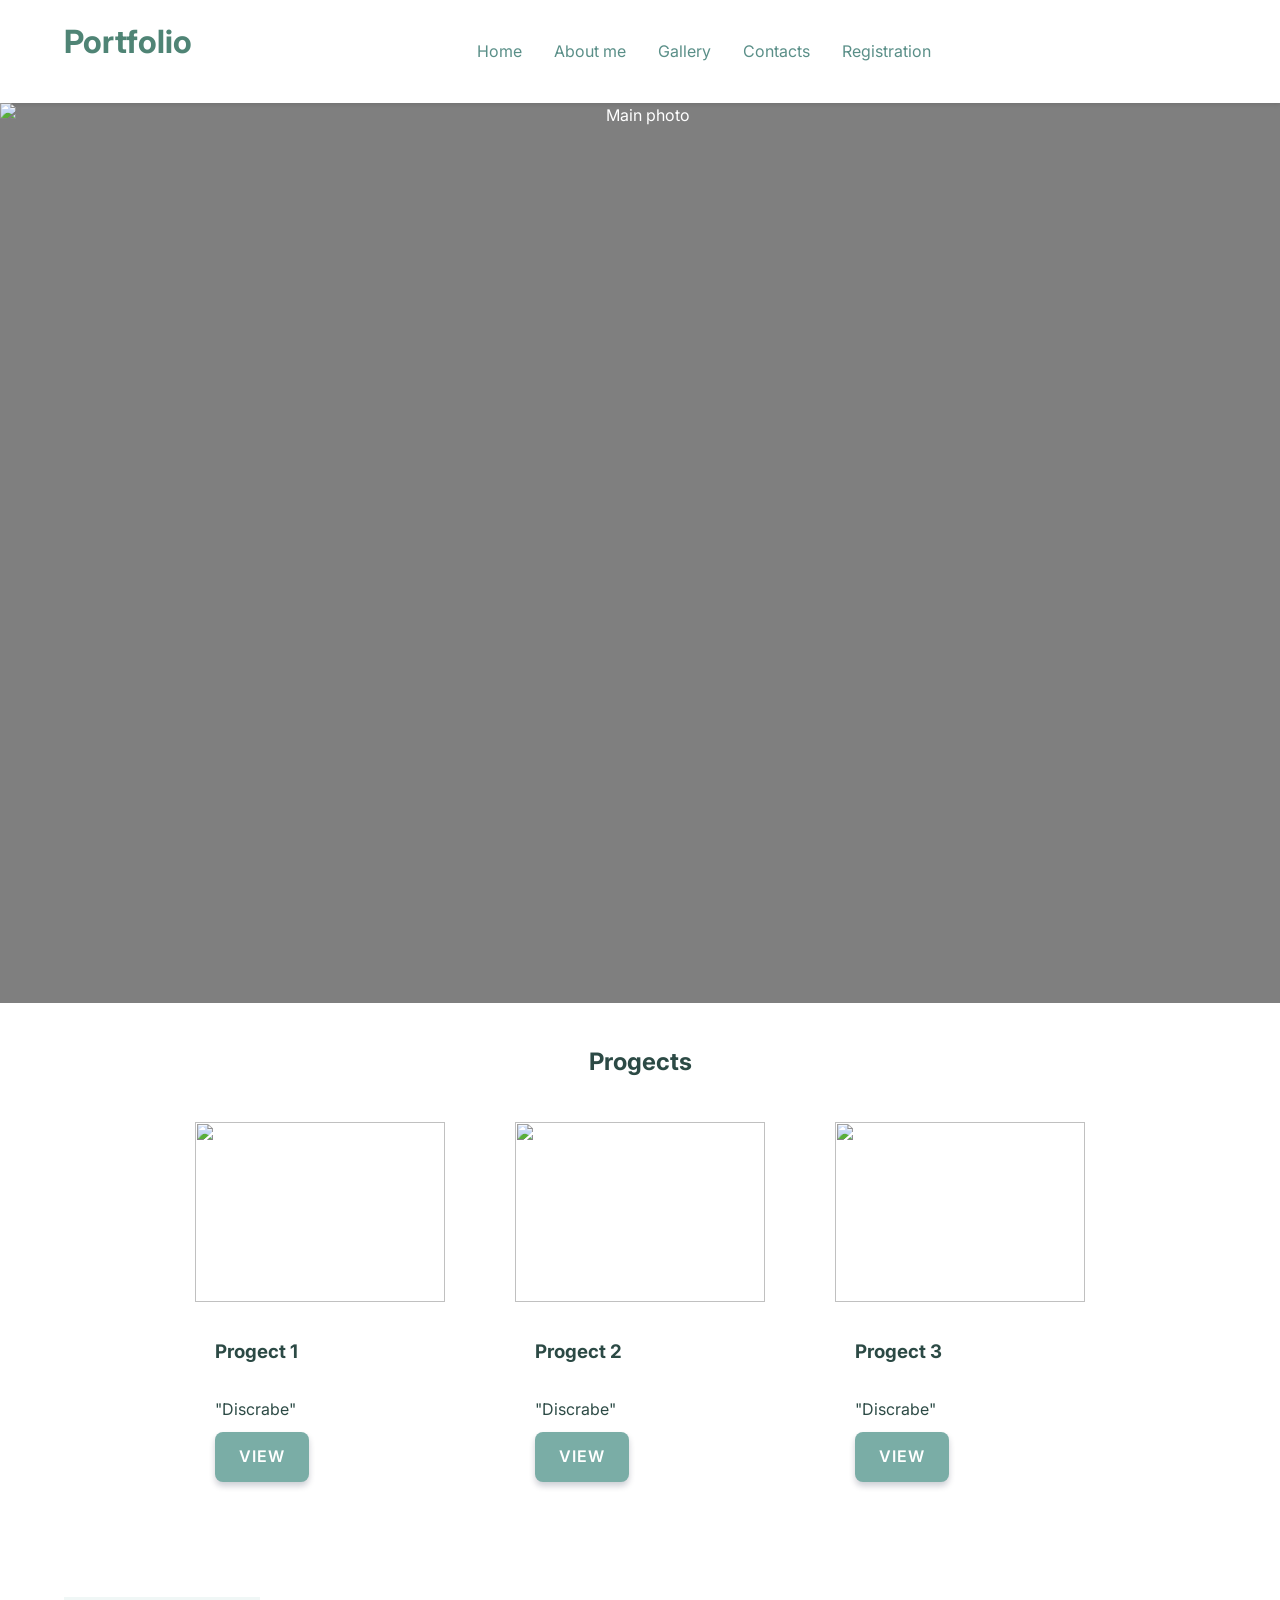
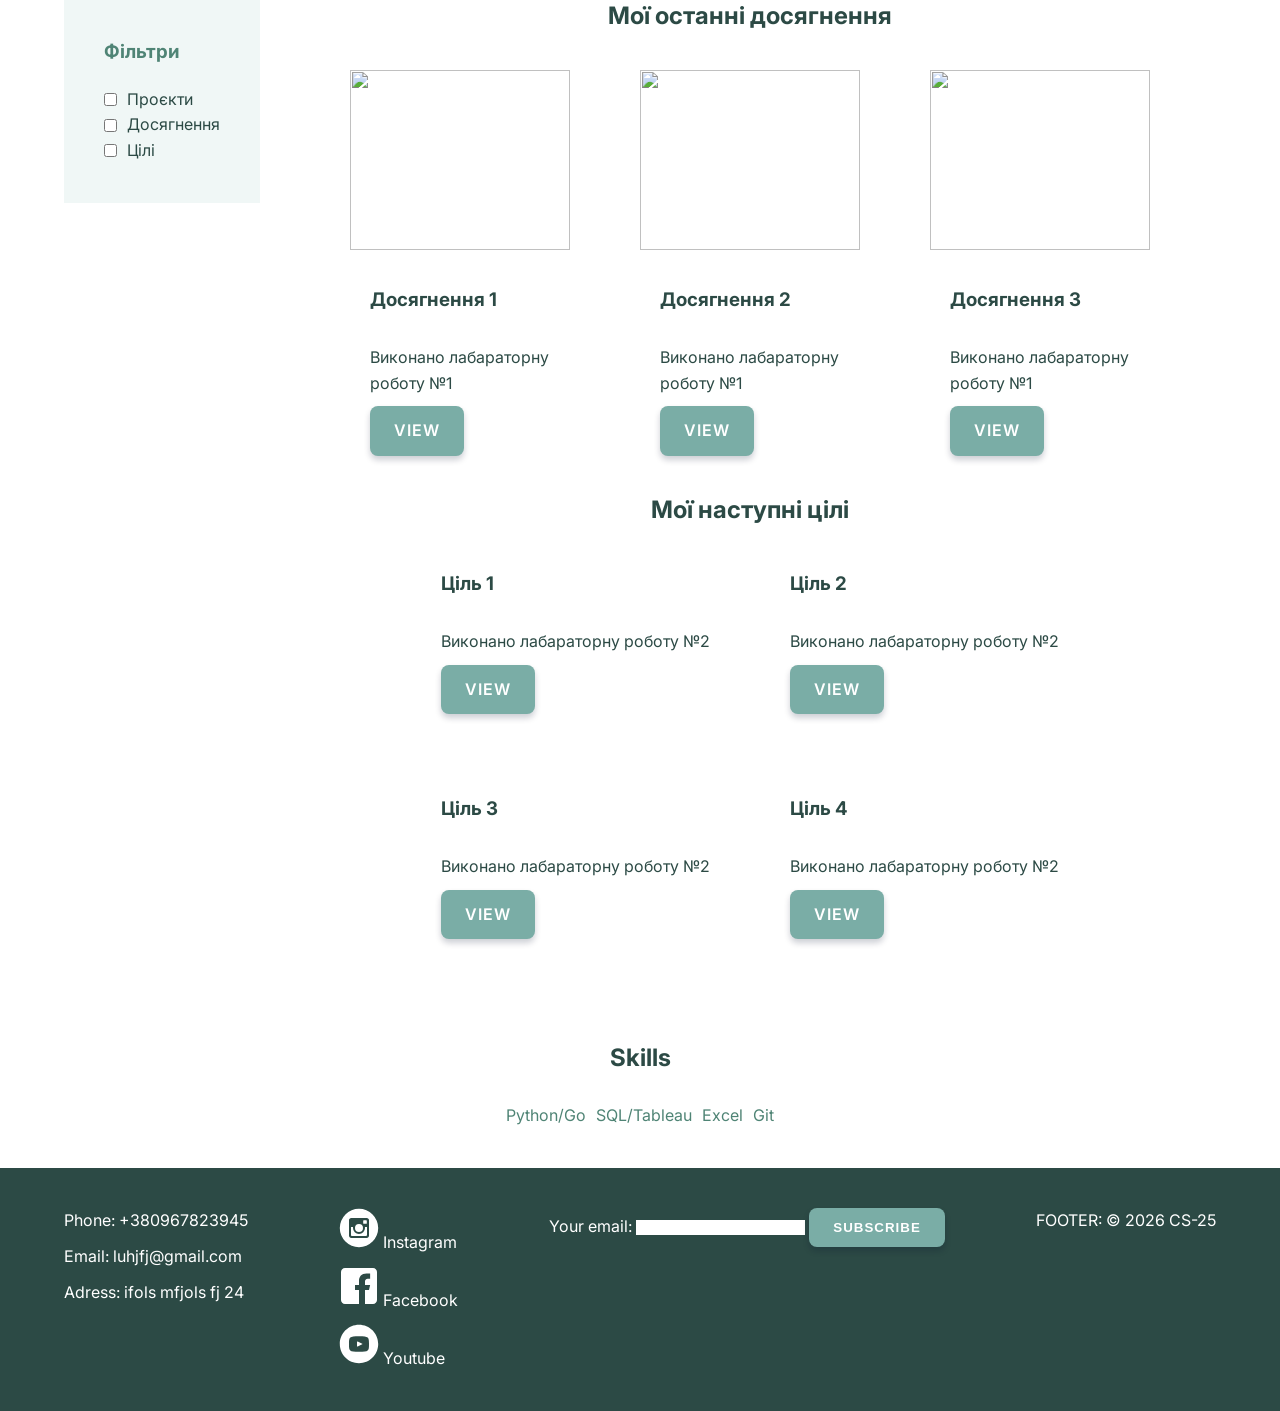
==== index.html @ 35866163 "Update a few things" ====
<!DOCTYPE html>
<html lang="en">
<head>
    <meta charset="UTF-8">
    <meta name="viewport" content="width=device-width, initial-scale=1.0">
    <title>Portfolio</title>
    <link rel="stylesheet" href="assets/css/style.css">
    <link rel="stylesheet" href="assets/css/normalize.css">
    <link rel="preconnect" href="https://fonts.googleapis.com">
    <link href="https://fonts.googleapis.com/css2?family=Inter:wght@400;600&display=swap" rel="stylesheet">
</head>  
<body>
    
    <header class="header">
        <button class="menu-toggle" aria-label="Відкрити меню">
            <svg width="24" height="24"
                xmlns="http://www.w3.org/2000/svg" 
                fill="none" 
                viewBox="0 0 24 24" 
                stroke-width="1.5" 
                stroke="currentColor"
                class="size-6">
                <path stroke-linecap="round" stroke-linejoin="round" d="M3.75 6.75h16.5M3.75 12h16.5m-16.5 5.25h16.5" />
            </svg>
        </button>
        <h1 class="hero-title">Portfolio</h1>
        <nav class ="main-nav">
            <ul class="nav-list"> 
                <li ><a href="index.html" > Home </a></li>
                <li><a href="about.html"> About me </a> </li>
                <li><a href="#gallery" > Gallery </a></li>
                <li><a href="#contacts" > Contacts </a></li>
                <li><a href="register.html">Registration</a></li>
            </ul>
        </nav>
    </header>
    
    <img src="https://plus.unsplash.com/premium_photo-1721926057308-2aa7ce470776?q=80&w=1170&auto=format&fit=crop&ixlib=rb-4.1.0&ixid=M3wxMjA3fDB8MHxwaG90by1wYWdlfHx8fGVufDB8fHx8fA%3D%3D"
        class="hero-image" alt="Main photo"/>

    <section class="gallery" id="gallery"> 
        <h2>Progects</h2>
        <div class="progect">
            <div class="progect-card"> 
                <img src="https://picsum.photos/300/200?random=1"/>
                <div class="progect-item">
                    <h3>Progect 1</h3>
                    <p>"Discrabe"</p>
                    <a href="#" class="btn1">View</a>               
                </div>
            </div>

            <div class="progect-card"> 
                <img src="https://picsum.photos/300/200?random=2"/>
                <div class="progect-item">
                    <h3>Progect 2</h3>
                    <p>"Discrabe"</p>
                    <a href="#" class="btn1">View</a>               
                </div>
            </div>

            <div class="progect-card"> 
                <img src="https://picsum.photos/300/200?random=3"/>
                <div class="progect-item">
                    <h3>Progect 3</h3>
                    <p>"Discrabe"</p>
                    <a href="#" class="btn1">View</a>               
                </div>
            </div>

        </div>
        </section>

        <main class="page-layout">
        <aside class="sidebar">
            <h3>Фільтри</h3>
            <ul>
                <li><label><input type="checkbox">Проєкти</label></li>
                <li><label><input type="checkbox">Досягнення</label></li>
                <li><label><input type="checkbox">Цілі</label></li>
            </ul>
        </aside>
        
        <section class="progect-content">
            <h2> Мої останні досягнення</h2>
            <div class="progect"> 
                <div class="progect-card"> 
                    <img src="https://picsum.photos/300/200?random=4"/>
                    <div class="progect-item">
                        <h3> Досягнення 1 </h3>
                        <p> Виконано лабараторну роботу №1</p>
                        <a href="#" class="btn1">View </a>
                    </div>
                </div>
                <div class="progect-card">
                    <img src="https://picsum.photos/300/200?random=5"/>
                    <div class="progect-item">
                        <h3> Досягнення 2 </h3>
                        <p> Виконано лабараторну роботу №1</p>
                        <a href="#" class="btn1">View </a>
                    </div>
                </div>
                <div class="progect-card">
                    <img src="https://picsum.photos/300/200?random=6"/>
                    <div class="progect-item">
                        <h3> Досягнення 3 </h3>
                        <p> Виконано лабараторну роботу №1</p>
                        <a href="#" class="btn1">View </a>
                    </div>
                </div>
            </div>

            <h2> Мої наступні цілі </h2>
            <div class="progect"> 
                <div class="progect-item">
                    <h3> Ціль 1 </h3>
                    <p> Виконано лабараторну роботу №2</p>
                    <a href="#" class="btn1">View </a>
                </div>
                <div class="progect-item">
                    <h3> Ціль 2 </h3>
                    <p> Виконано лабараторну роботу №2</p>
                    <a href="#" class="btn1">View </a>
                </div>
                <div class="progect-item">
                    <h3> Ціль 3 </h3>
                    <p> Виконано лабараторну роботу №2</p>
                    <a href="#" class="btn1">View </a>
                </div>
                <div class="progect-item">
                    <h3> Ціль 4 </h3>
                    <p> Виконано лабараторну роботу №2</p>
                    <a href="#" class="btn1">View </a>
                </div>
            </div>
    </section>      
    </main>

    <aside class="aside">
        <h2> Skills </h2>
        <ul>
            <li> Python/Go </li>
            <li> SQL/Tableau </li>
            <li> Excel </li>
            <li> Git </li>
        </ul>
    </aside>

    <footer id="footer" class="footer">
        <ul class="social-links">
            <li > Phone: +380967823945 </li>
            <li> Email: luhjfj@gmail.com </li>
            <li> Adress: ifols mfjols fj 24</li>
        </ul>
        <ul class="social-links"> 
            <li>                
                <svg
                 xmlns="http://www.w3.org/2000/svg"
                 width="2.5em"
                 height="2.5em"
                 viewBox="0 0 20 20">
                <title xmlns="">instagram-with-circle</title>
                <path fill="currentColor" d="M13 10a3 3 0 1 1-6 0q.001-.257.049-.5H6v3.997c0 .278.225.503.503.503h6.995a.503.503 0 0 0 .502-.503V9.5h-1.049q.048.243.049.5m-3 2a2 2 0 1 0-.001-4.001A2 2 0 0 0 10 12m2.4-4.1h1.199a.3.3 0 0 0 .301-.3V6.401a.3.3 0 0 0-.301-.301H12.4a.3.3 0 0 0-.301.301V7.6c.001.165.136.3.301.3M10 .4A9.6 9.6 0 0 0 .4 10a9.6 9.6 0 0 0 9.6 9.6a9.6 9.6 0 0 0 9.6-9.6A9.6 9.6 0 0 0 10 .4m5 13.489C15 14.5 14.5 15 13.889 15H6.111C5.5 15 5 14.5 5 13.889V6.111C5 5.5 5.5 5 6.111 5h7.778C14.5 5 15 5.5 15 6.111z"/>
                </svg>
                Instagram
                <a href='#'> </a>
            </li>
            <li>         
                 <svg
                 xmlns="http://www.w3.org/2000/svg"
                 width="2.5em" 
                 height="2.5em" 
                 viewBox="0 0 20 20">
                <title xmlns="">facebook</title>
                <path fill="currentColor" d="M17 1H3c-1.1 0-2 .9-2 2v14c0 1.101.9 2 2 2h7v-7H8V9.525h2v-2.05c0-2.164 1.212-3.684 3.766-3.684l1.803.002v2.605h-1.197c-.994 0-1.372.746-1.372 1.438v1.69h2.568L15 12h-2v7h4c1.1 0 2-.899 2-2V3c0-1.1-.9-2-2-2"/>
                </svg>
                Facebook
                <a href='#'></a>
            </li>
            <li>                
                <svg
                 xmlns="http://www.w3.org/2000/svg"
                 width="2.5em"
                 height="2.5em"
                 viewBox="0 0 20 20">
                 <title xmlns="">youtube-with-circle</title>
                 <path fill="currentColor" d="M11.603 9.833L9.357 8.785C9.161 8.694 9 8.796 9 9.013v1.974c0 .217.161.319.357.228l2.245-1.048c.197-.092.197-.242.001-.334M10 .4C4.698.4.4 4.698.4 10s4.298 9.6 9.6 9.6s9.6-4.298 9.6-9.6S15.302.4 10 .4m0 13.5c-4.914 0-5-.443-5-3.9s.086-3.9 5-3.9s5 .443 5 3.9s-.086 3.9-5 3.9"/>
                </svg>
                Youtube
                <a href='#'></a>
            </li>
        </ul>
        <form action="">
            <label for="email">Your email: </label>
            <input type="email" name="email" id="email"/>
            <input type="button" class="btn" value="Subscribe"/>
        </form>
        <p class="footer1">FOOTER: &copy; 2026 CS-25 </p>
    </footer>

</body>
</html>
---- assets/css/style.css ----
* {
        margin: 0;
        padding: 0;
        box-sizing: border-box;
        text-decoration: none;
        list-style: none;
        border: 0;
        outline: none; 
    }

    :root {
        --primary-color: #7AADA6; 
        --primary-hover: #4E8880; 
        --accent-color:#D4C45A; 
        --text-dark: #4f8475;    
        --text-light: #2C4A45;   
        --bg-color: #FFFFFF;  
        --font-main: "Inter", sans-serif;
    }

    html {
        scroll-behavior: smooth;
    }

    body{
        font-family: var(--font-main);
        background-color: var(--bg-color);
        color: var(--text-dark);
        line-height: 1.6;
        font-size: 16px;
        display: flex;
        flex-direction: column;
    }

    header {
        background-color: var(--bg-color);
        position: sticky;
    }

    .header{
        display: flex;
        justify-content: space-between;
        align-items: center;
        padding: 1rem 5%;
        background-color: var(--bg-color);
        box-shadow: 0 2px 4px rgba(0,0,0,0.1);
    }

    .main-nav {
        max-width: 1100px;
        margin: 0 auto;
        padding: 0 24px;
    }

    .main-nav ul {
        display: flex; 
        gap: 2rem;
        list-style: none;
        flex-wrap: wrap;
    }

    h1, h2, h3 { margin-bottom: 20px; }

    a{
        text-decoration: none;
        color: #5A8F88;
    }

    a:hover {
        color: #2C4A45;
    }

    footer a {
        color: var(--text-light);
    }

    .btn,
    .btn1{
        display: inline-block;
        padding: 12px 24px;
        background-color: var(--primary-color);
        color:#FFFFFF;
        border-radius: 8px;
        font-weight: 600;
        text-transform: uppercase;
        letter-spacing: 1px; 
        transition: all 0.3s ease;
        box-shadow: 0 4px 6px rgba(3, 16, 44, 0.2);
        text-align: center;
        width: fit-content;
    }

    .btn:hover,
    .btn1:hover {
        background-color:  var(--primary-hover);
        transform: translateY(-2px);
        box-shadow: 0 6px 12px rgba(37, 99, 235, 0.3);
    }

    .hero-image {
        height: 100vh;
        background-image: linear-gradient(rgba(0,0,0,0.5), rgba(0,0,0,0.5)), url('https://plus.unsplash.com/premium_photo-1721926057308-2aa7ce470776?q=80&w=1170&auto=format&fit=crop&ixlib=rb-4.1.0&ixid=M3wxMjA3fDB8MHxwaG90by1wYWdlfHx8fGVufDB8fHx8fA%3D%3D');
        background-size: cover;
        background-position: center;
        display: flex;
        flex-direction: column;
        justify-content: center;
        align-items: center;
        text-align: center;
        color: white;
        width: 100%;
    }
    
    .hero-image h1{
        margin-bottom: 2rem;
    }

    .gallery{  
        padding: 40px;  
    }

    .gallery h2{
        text-align: center;
        color: var(--text-light);
        margin-bottom: 25px;
    }

    .progect{
        display:flex;
        flex-wrap: wrap;
        justify-content: center;
        gap:40px;

    }

    .progect-card{
        display: flex;
        flex-direction: column;
        gap:15px;
        color: var(--text-light);
        width: calc(25% - 20px);
        min-width: 250px;
        padding: 15px;
    }

    .progect-card img {
        width: 100%;
        height: 180px;    
        object-fit: cover;
    }

    .progect-item {
        display: flex;
        flex-direction: column;
        gap: 10px;
        padding: 20px;
        color: var(--text-light);
    }

    .progect-contect{
        display: flex;
        flex-direction: column;
        gap:25px
    }

    .progect-content h2{
        text-align: center;
        color:  var(--text-light);
    }

    .page-layout {
        display: flex;
        gap: 24px;
        padding: 40px 5%;
        align-items: flex-start;
    }

    .sidebar{
        background-color: #f0f7f6;
        padding: 40px;
        width: 200px;
    }

    .sidebar label{
        display: flex;
        align-items: center;
        gap: 10px;
        color: var(--text-light);
    }

    .progect-contect{
        display: flex;
        flex-direction: column;
        gap: 20px;
    }

    aside.aside{
        padding: 40px;
        background-color: var(--bg-color);
    }

    aside.aside h2{
        flex-wrap: wrap;
        text-align: center;
        margin-bottom: 25px;
        color: var(--text-light);
    }

    aside.aside ul{
        display: flex;
        flex-wrap: wrap;
        gap: 10px;
        justify-content: center;

    }

    .footer{
        background-color: var(--text-light);
        color: white;
        display: flex;
        flex-wrap: wrap;
        justify-content: space-between;
        align-items: flex-start;
        gap: 40px;
        padding: 40px 5%;
    }

    .footer ul{
        display: flex;
        flex-direction: column;
        gap: 10px;
    }

    .social-icons{
        display: flex;
        flex-direction: row;
        gap: 15px;
        align-items: center;
    }

    .social-icons li a{
        display: flex;
        align-items: center;
        gap: 10px;
        color: var(--bg-color);
    }

    .social-icons li a svg{
        display: flex;
        stroke: var(--primary-hover)
    }
    .menu-toggle {
        display: none;
        background: none;
        border: none;
        cursor: pointer;
        color: var(--text-light);
        padding: 5px;
    }

    @media screen and (max-width: 768px) {
        .page-layout {
            flex-direction: column;
            padding: 1rem;
        }

        .hero-image{
            height: auto;
        }

        .hero-image h1{
            font-size: 2rem;
        }
 
        .sidebar {
            width: 100%;
        }
 
        .progect-card {
            width: 100%;
        }
        
        .h2{
            font-size: 1rem;
        }
 
        .hero-image h1 {
            font-size: 2rem;
        } 
 
        .footer {
            flex-direction: column;
        }
        .menu-toggle{
            display: block;
        }
        .main-nav ul{
            display: none;
        }

        .nav-list{
            display: none
        }

        .social-icons{
            flex-wrap: wrap;
        }
    }
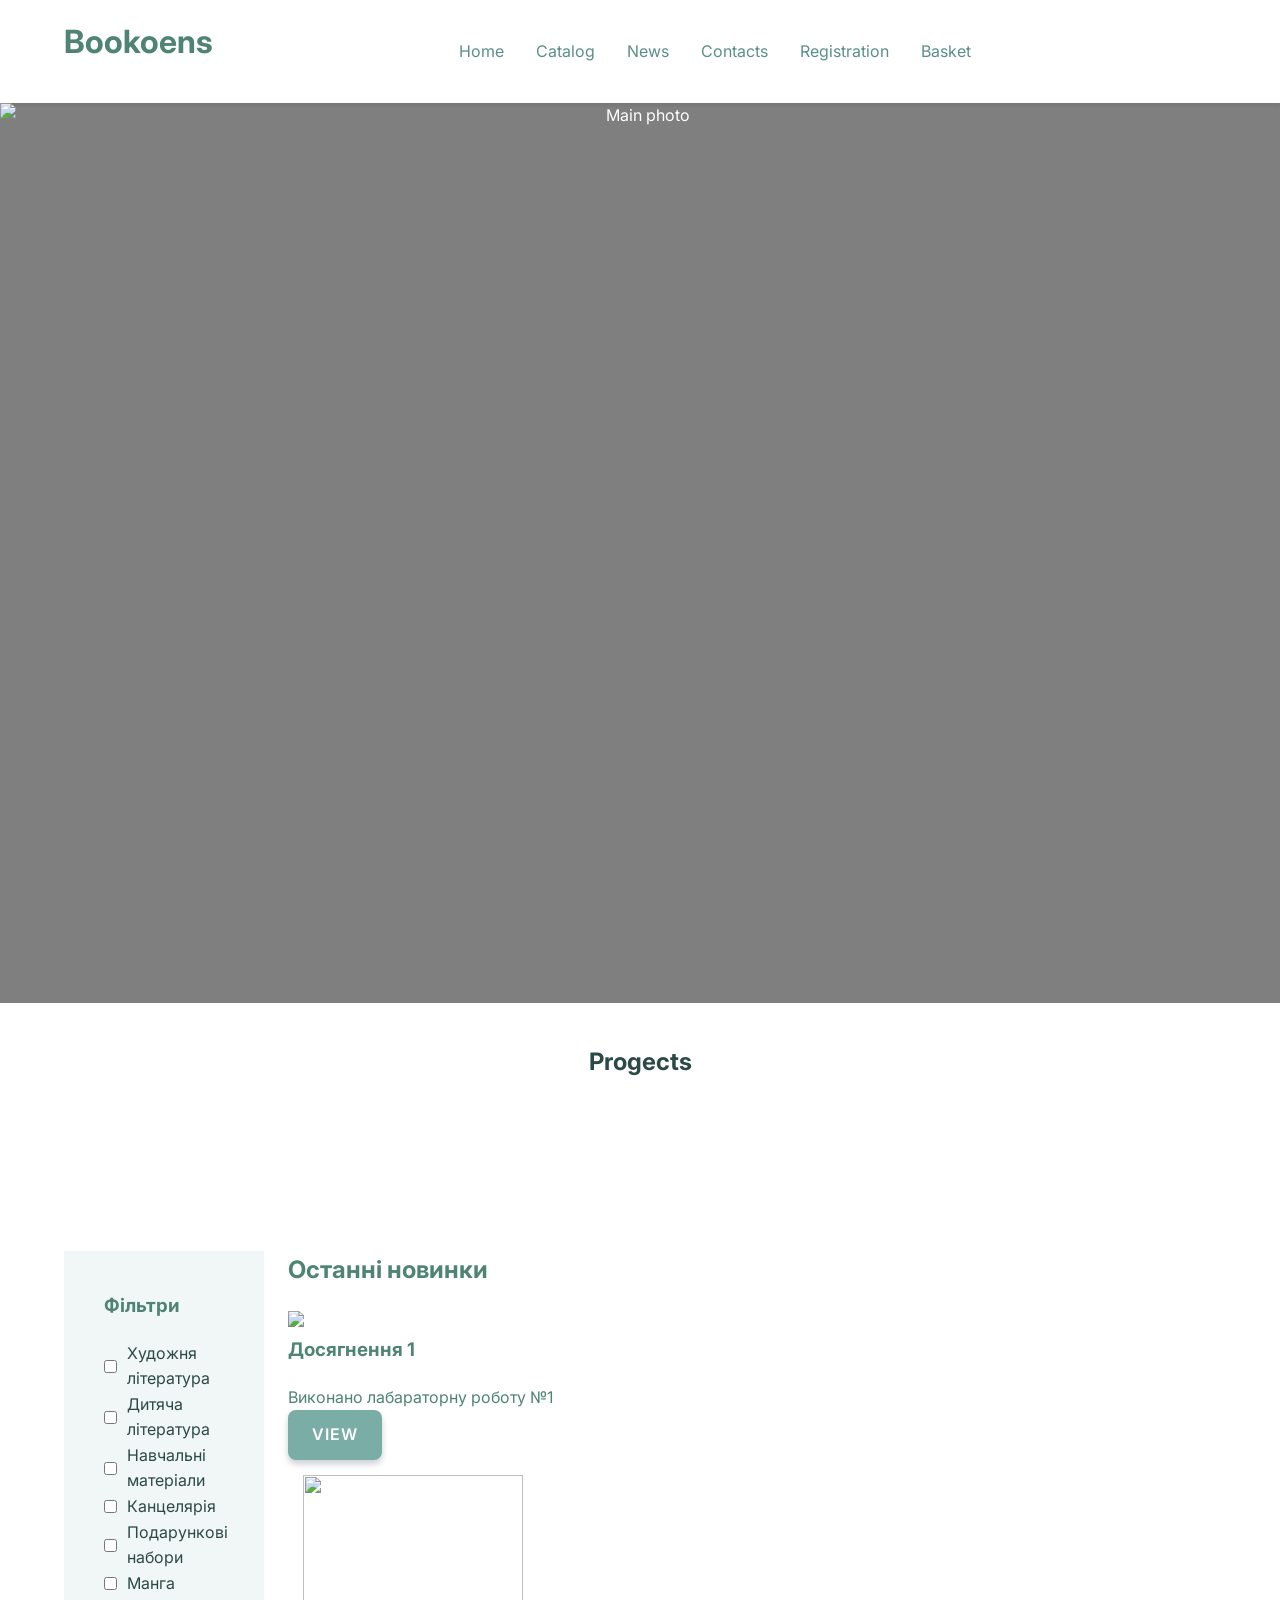
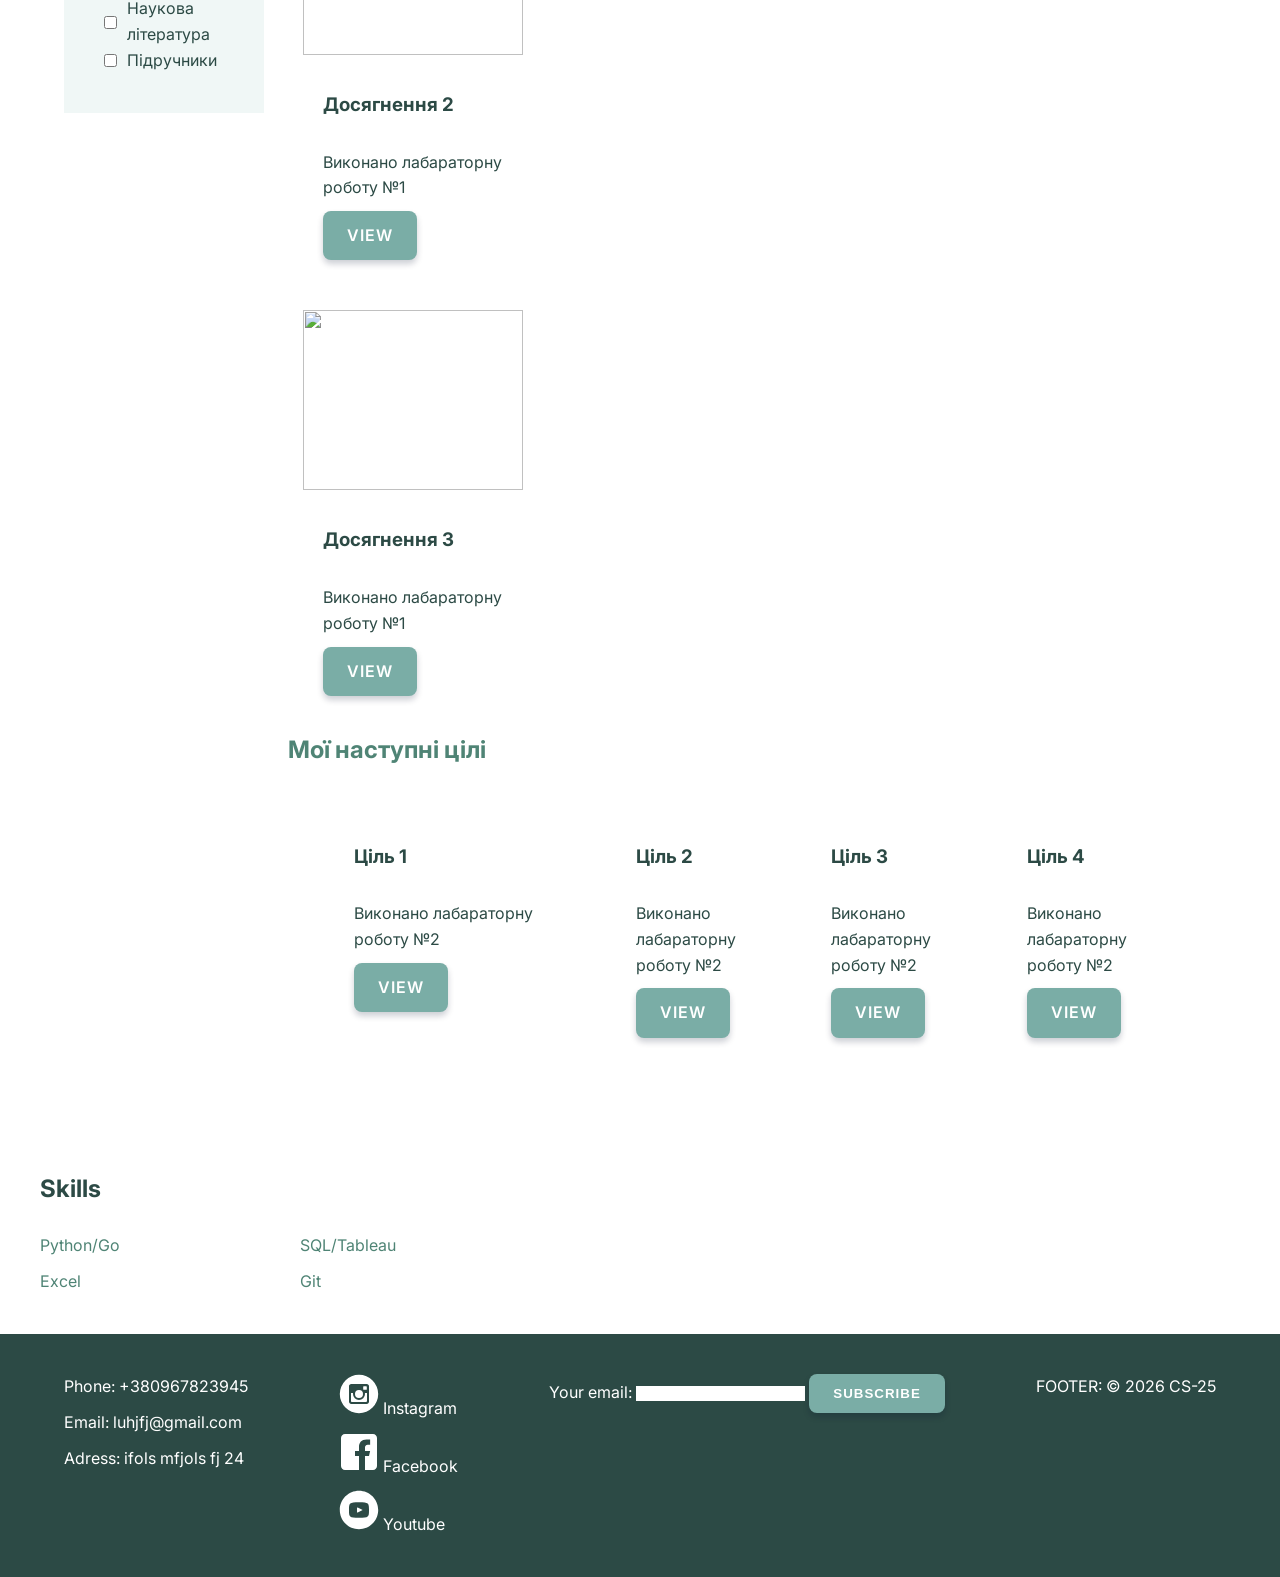
==== commit 32f31ed7: "Add dynamic rendering of products from data array" ====
--- a/index.html
+++ b/index.html
@@ -3,7 +3,7 @@
 <head>
     <meta charset="UTF-8">
     <meta name="viewport" content="width=device-width, initial-scale=1.0">
-    <title>Portfolio</title>
+    <title>Bookoens</title>
     <link rel="stylesheet" href="assets/css/style.css">
     <link rel="stylesheet" href="assets/css/normalize.css">
     <link rel="preconnect" href="https://fonts.googleapis.com">
@@ -23,14 +23,15 @@
                 <path stroke-linecap="round" stroke-linejoin="round" d="M3.75 6.75h16.5M3.75 12h16.5m-16.5 5.25h16.5" />
             </svg>
         </button>
-        <h1 class="hero-title">Portfolio</h1>
+        <h1 class="hero-title">Bookoens</h1>
         <nav class ="main-nav">
             <ul class="nav-list"> 
                 <li ><a href="index.html" > Home </a></li>
-                <li><a href="about.html"> About me </a> </li>
-                <li><a href="#gallery" > Gallery </a></li>
+                <li><a href="catalog.html"> Catalog </a> </li>
+                <li><a href="#gallery" > News </a></li>
                 <li><a href="#contacts" > Contacts </a></li>
                 <li><a href="register.html">Registration</a></li>
+                <li><a href="main.js">Basket</a></li>
             </ul>
         </nav>
     </header>
@@ -40,53 +41,31 @@
 
     <section class="gallery" id="gallery"> 
         <h2>Progects</h2>
-        <div class="progect">
-            <div class="progect-card"> 
-                <img src="https://picsum.photos/300/200?random=1"/>
-                <div class="progect-item">
-                    <h3>Progect 1</h3>
-                    <p>"Discrabe"</p>
-                    <a href="#" class="btn1">View</a>               
-                </div>
-            </div>
+        <div class="progect" id="progect-container">
+        </div>
+    </section>
 
-            <div class="progect-card"> 
-                <img src="https://picsum.photos/300/200?random=2"/>
-                <div class="progect-item">
-                    <h3>Progect 2</h3>
-                    <p>"Discrabe"</p>
-                    <a href="#" class="btn1">View</a>               
-                </div>
-            </div>
-
-            <div class="progect-card"> 
-                <img src="https://picsum.photos/300/200?random=3"/>
-                <div class="progect-item">
-                    <h3>Progect 3</h3>
-                    <p>"Discrabe"</p>
-                    <a href="#" class="btn1">View</a>               
-                </div>
-            </div>
-
-        </div>
-        </section>
-
-        <main class="page-layout">
+    <main class="page-layout">
         <aside class="sidebar">
             <h3>Фільтри</h3>
             <ul>
-                <li><label><input type="checkbox">Проєкти</label></li>
-                <li><label><input type="checkbox">Досягнення</label></li>
-                <li><label><input type="checkbox">Цілі</label></li>
+                <li><label><input type="checkbox">Художня література</label></li>
+                <li><label><input type="checkbox">Дитяча література</label></li>
+                <li><label><input type="checkbox">Навчальні матеріали</label></li>
+                <li><label><input type="checkbox">Канцелярія</label></li>
+                <li><label><input type="checkbox">Подарункові набори</label></li>
+                <li><label><input type="checkbox">Манга</label></li>
+                <li><label><input type="checkbox">Наукова література</label></li>
+                <li><label><input type="checkbox">Підручники</label></li>
             </ul>
         </aside>
         
-        <section class="progect-content">
-            <h2> Мої останні досягнення</h2>
-            <div class="progect"> 
-                <div class="progect-card"> 
+        <section class="product-content">
+            <h2> Останні новинки</h2>
+            <div class="product" id="product-container"> 
+                <div class="product-card"> 
                     <img src="https://picsum.photos/300/200?random=4"/>
-                    <div class="progect-item">
+                    <div class="product-item">
                         <h3> Досягнення 1 </h3>
                         <p> Виконано лабараторну роботу №1</p>
                         <a href="#" class="btn1">View </a>
@@ -198,5 +177,7 @@
         <p class="footer1">FOOTER: &copy; 2026 CS-25 </p>
     </footer>
 
+    <script src="./assets/js/main.js" type="module"></script>
+
 </body>
 </html>
--- a/assets/css/style.css
+++ b/assets/css/style.css
@@ -127,11 +127,10 @@
     }
 
     .progect{
-        display:flex;
-        flex-wrap: wrap;
-        justify-content: center;
-        gap:40px;
-
+        display:grid;
+        grid-template-columns: 250px 1fr 1fr 1fr;
+        gap: 2rem;
+        padding: 2rem 5%; 
     }
 
     .progect-card{
@@ -202,14 +201,14 @@
 
     aside.aside h2{
         flex-wrap: wrap;
-        text-align: center;
+        grid-template-columns: 250px 1fr;
         margin-bottom: 25px;
         color: var(--text-light);
     }
 
     aside.aside ul{
-        display: flex;
-        flex-wrap: wrap;
+        display: grid;
+        grid-template-columns: 250px 1fr;
         gap: 10px;
         justify-content: center;
 
@@ -306,4 +305,4 @@
         .social-icons{
             flex-wrap: wrap;
         }
-    }+    }
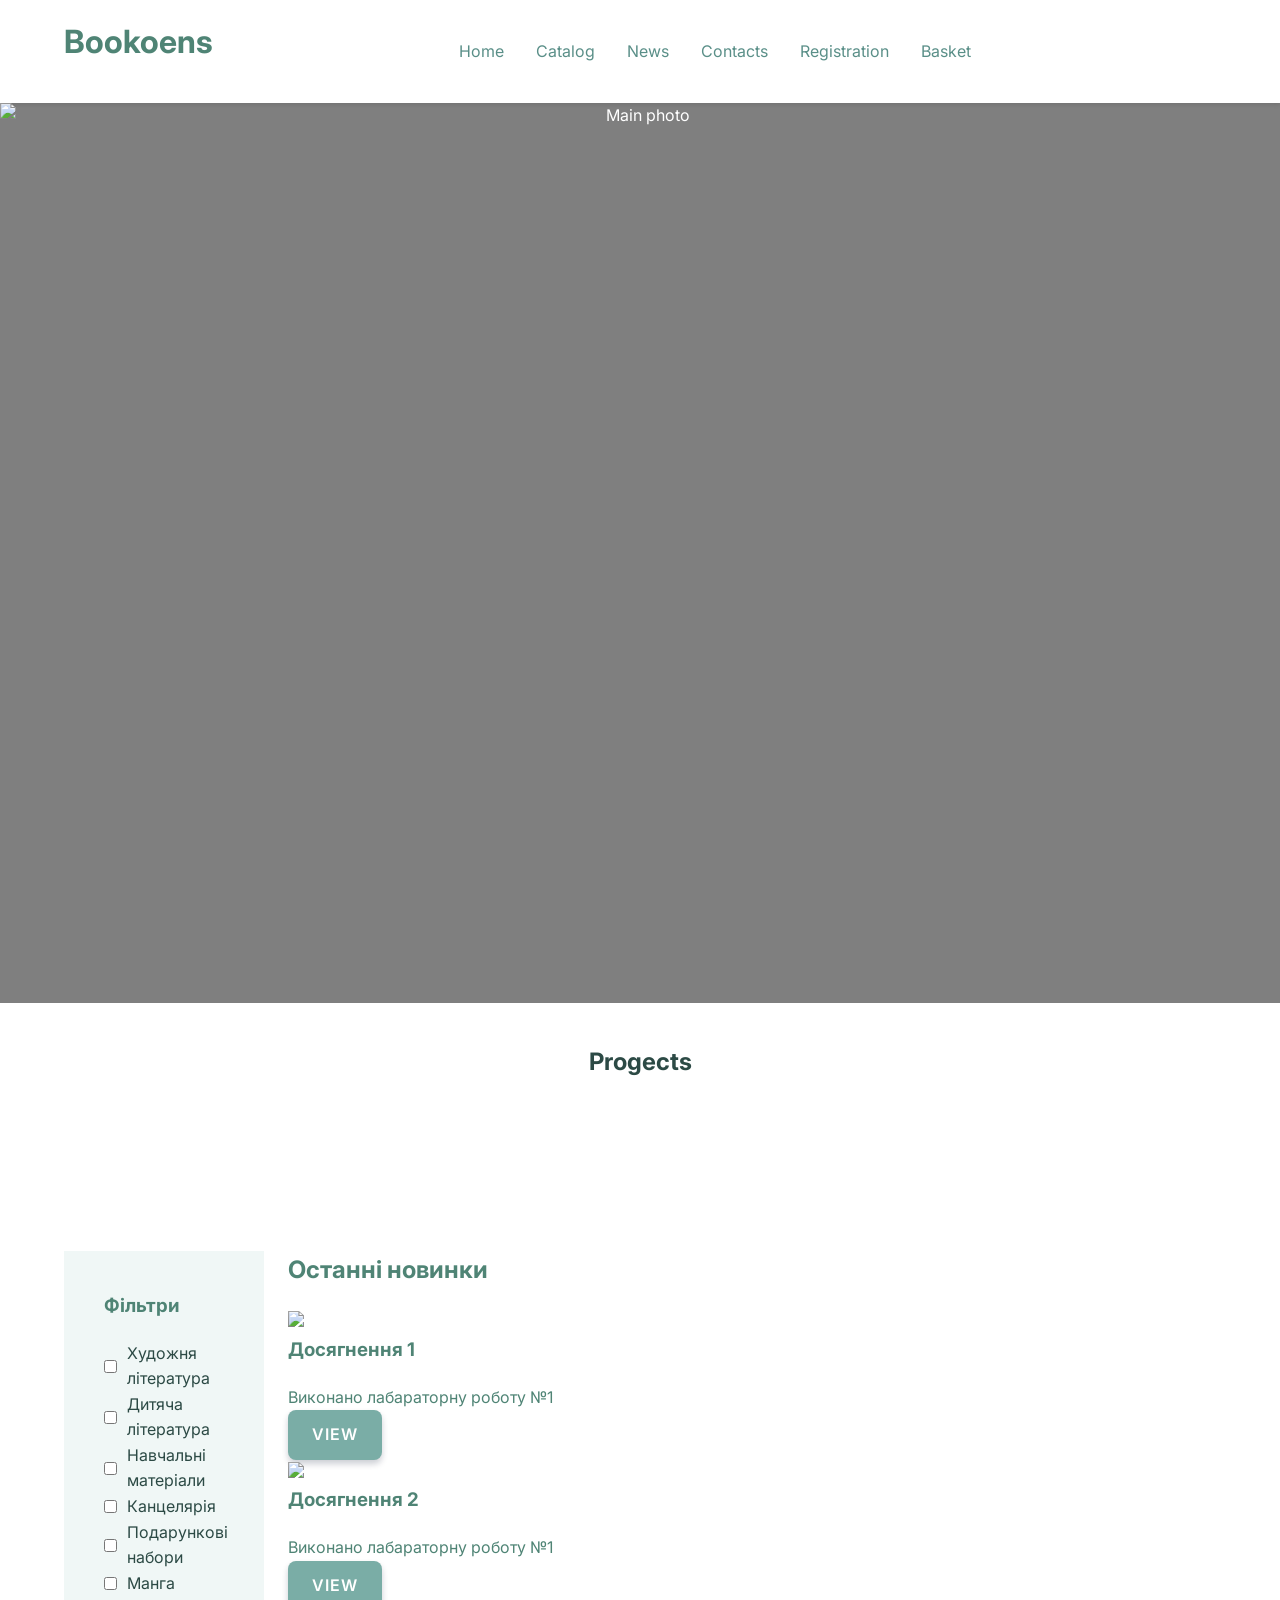
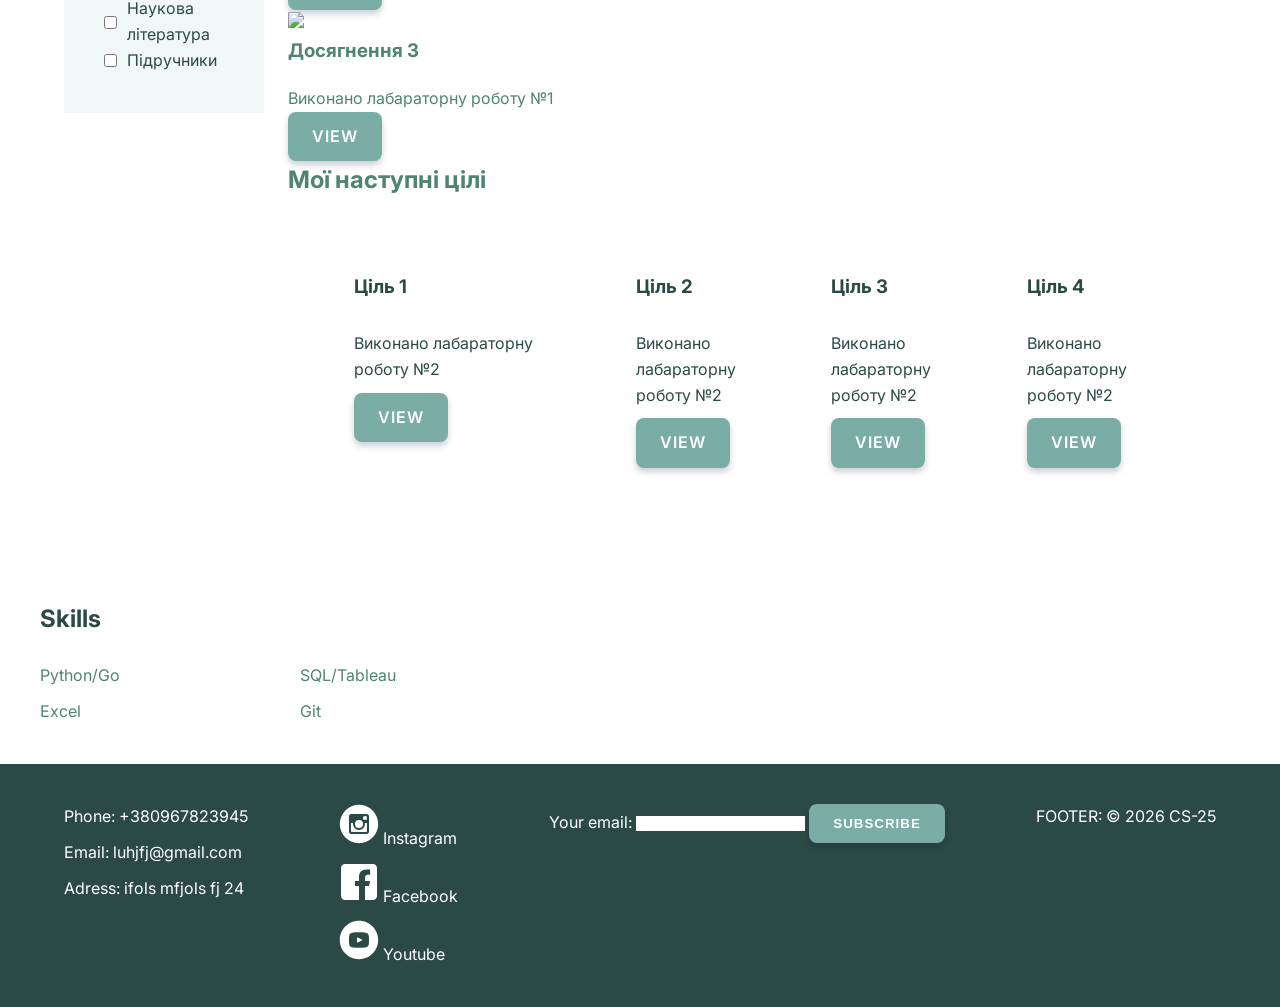
==== commit 867378c1: "update" ====
--- a/index.html
+++ b/index.html
@@ -71,17 +71,17 @@
                         <a href="#" class="btn1">View </a>
                     </div>
                 </div>
-                <div class="progect-card">
+                <div class="product-card">
                     <img src="https://picsum.photos/300/200?random=5"/>
-                    <div class="progect-item">
+                    <div class="product-item">
                         <h3> Досягнення 2 </h3>
                         <p> Виконано лабараторну роботу №1</p>
                         <a href="#" class="btn1">View </a>
                     </div>
                 </div>
-                <div class="progect-card">
+                <div class="product-card">
                     <img src="https://picsum.photos/300/200?random=6"/>
-                    <div class="progect-item">
+                    <div class="product-item">
                         <h3> Досягнення 3 </h3>
                         <p> Виконано лабараторну роботу №1</p>
                         <a href="#" class="btn1">View </a>
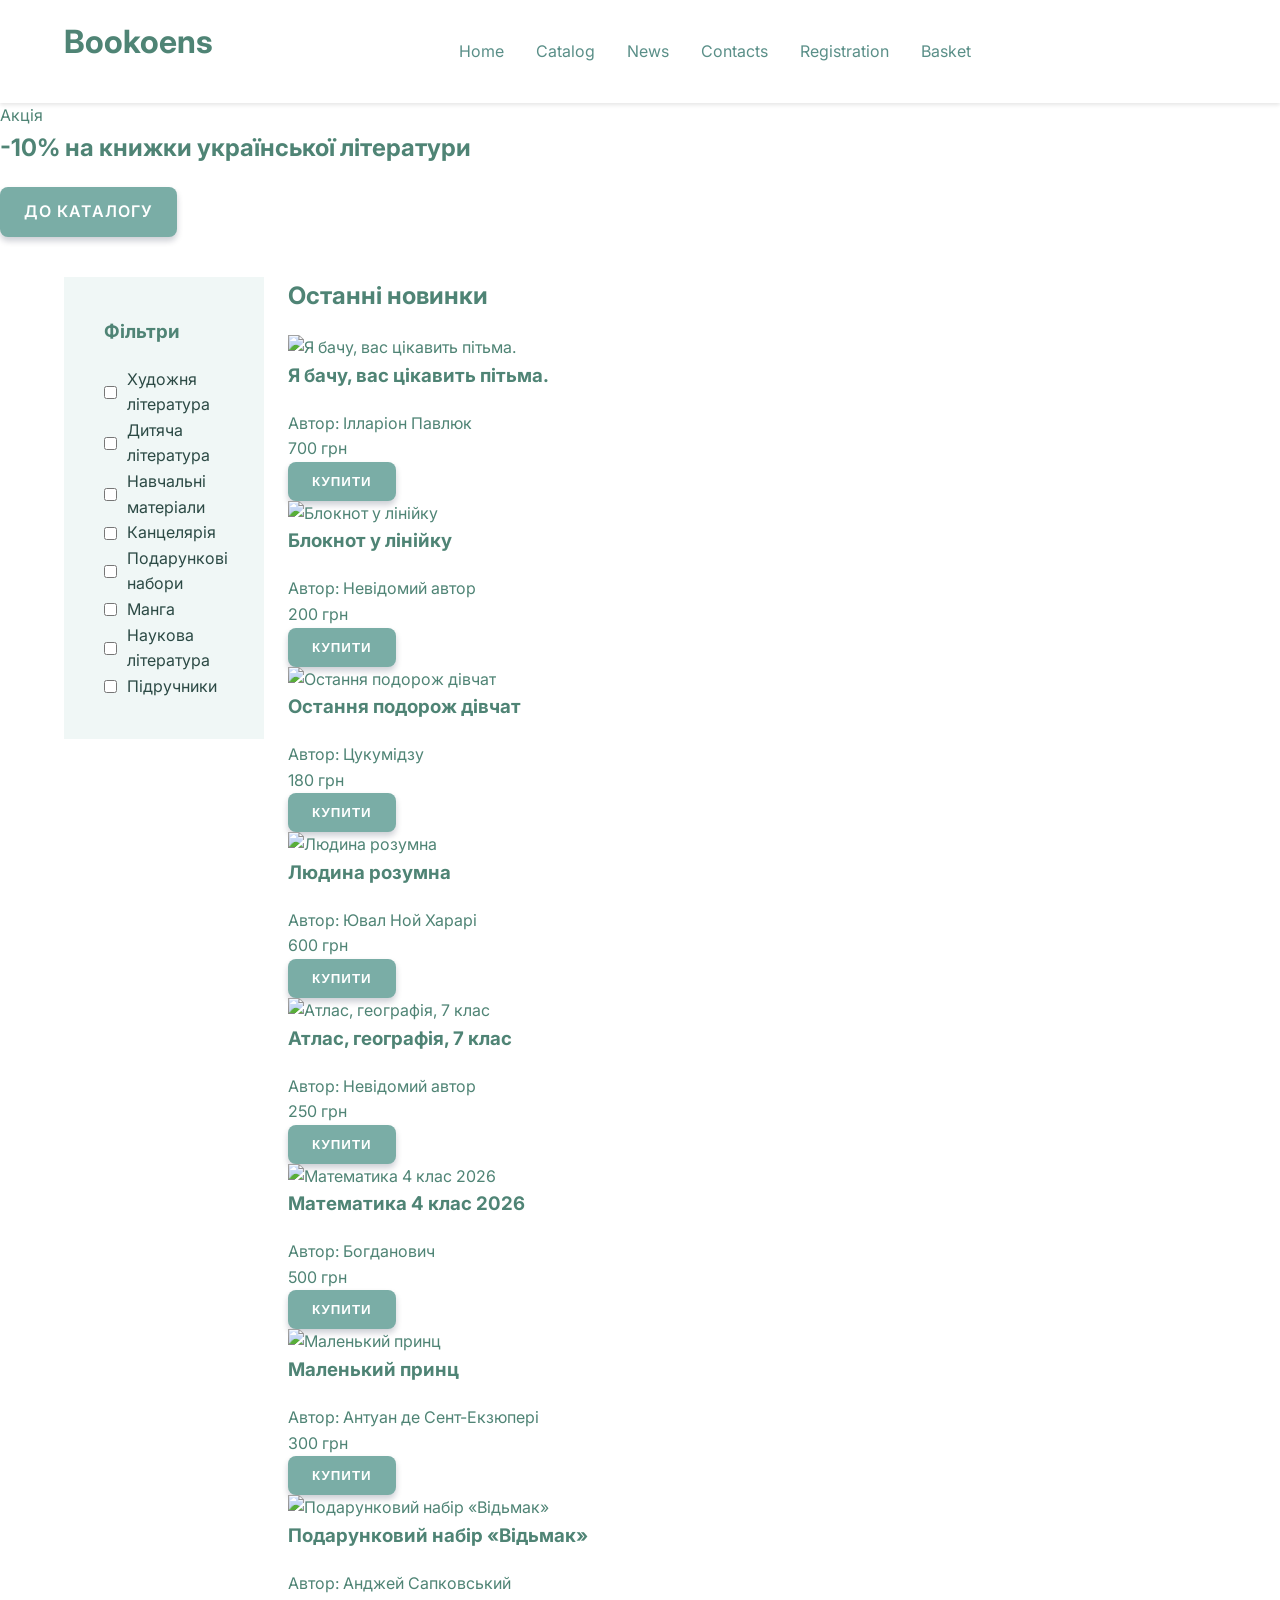
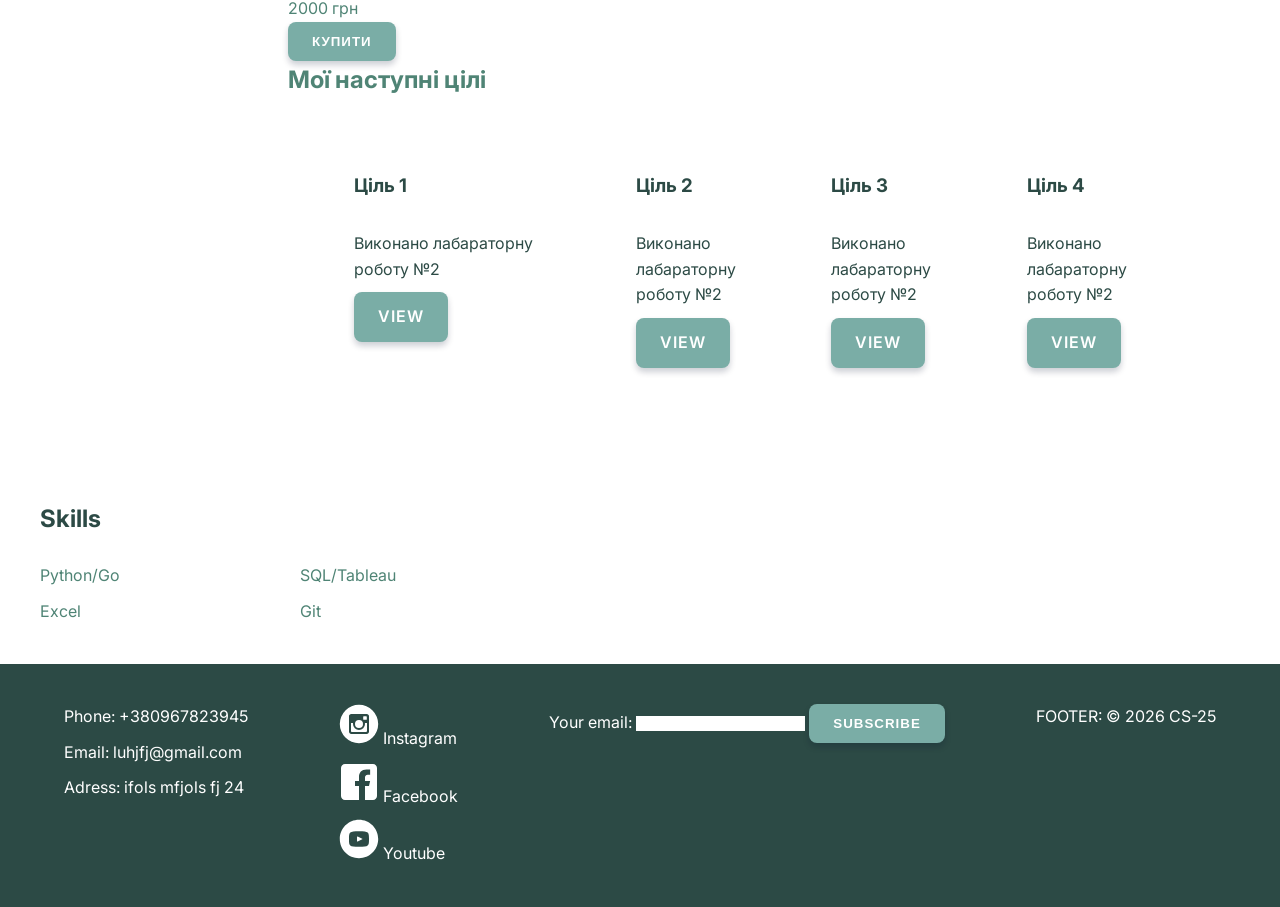
==== commit e340c39e: "Some changes" ====
--- a/index.html
+++ b/index.html
@@ -4,8 +4,8 @@
     <meta charset="UTF-8">
     <meta name="viewport" content="width=device-width, initial-scale=1.0">
     <title>Bookoens</title>
+    <link rel="stylesheet" href="assets/css/normalize.css">
     <link rel="stylesheet" href="assets/css/style.css">
-    <link rel="stylesheet" href="assets/css/normalize.css">
     <link rel="preconnect" href="https://fonts.googleapis.com">
     <link href="https://fonts.googleapis.com/css2?family=Inter:wght@400;600&display=swap" rel="stylesheet">
 </head>  
@@ -36,12 +36,11 @@
         </nav>
     </header>
     
-    <img src="https://plus.unsplash.com/premium_photo-1721926057308-2aa7ce470776?q=80&w=1170&auto=format&fit=crop&ixlib=rb-4.1.0&ixid=M3wxMjA3fDB8MHxwaG90by1wYWdlfHx8fGVufDB8fHx8fA%3D%3D"
-        class="hero-image" alt="Main photo"/>
-
-    <section class="gallery" id="gallery"> 
-        <h2>Progects</h2>
-        <div class="progect" id="progect-container">
+    <section class="promo">
+        <div class="promo-content"> 
+            <span class="promo-badge"> Акція </span>
+            <h2> -10% на книжки української літератури</h2>
+            <a href="catalog.html" class="btn">До каталогу</a>
         </div>
     </section>
 
@@ -63,30 +62,6 @@
         <section class="product-content">
             <h2> Останні новинки</h2>
             <div class="product" id="product-container"> 
-                <div class="product-card"> 
-                    <img src="https://picsum.photos/300/200?random=4"/>
-                    <div class="product-item">
-                        <h3> Досягнення 1 </h3>
-                        <p> Виконано лабараторну роботу №1</p>
-                        <a href="#" class="btn1">View </a>
-                    </div>
-                </div>
-                <div class="product-card">
-                    <img src="https://picsum.photos/300/200?random=5"/>
-                    <div class="product-item">
-                        <h3> Досягнення 2 </h3>
-                        <p> Виконано лабараторну роботу №1</p>
-                        <a href="#" class="btn1">View </a>
-                    </div>
-                </div>
-                <div class="product-card">
-                    <img src="https://picsum.photos/300/200?random=6"/>
-                    <div class="product-item">
-                        <h3> Досягнення 3 </h3>
-                        <p> Виконано лабараторну роботу №1</p>
-                        <a href="#" class="btn1">View </a>
-                    </div>
-                </div>
             </div>
 
             <h2> Мої наступні цілі </h2>
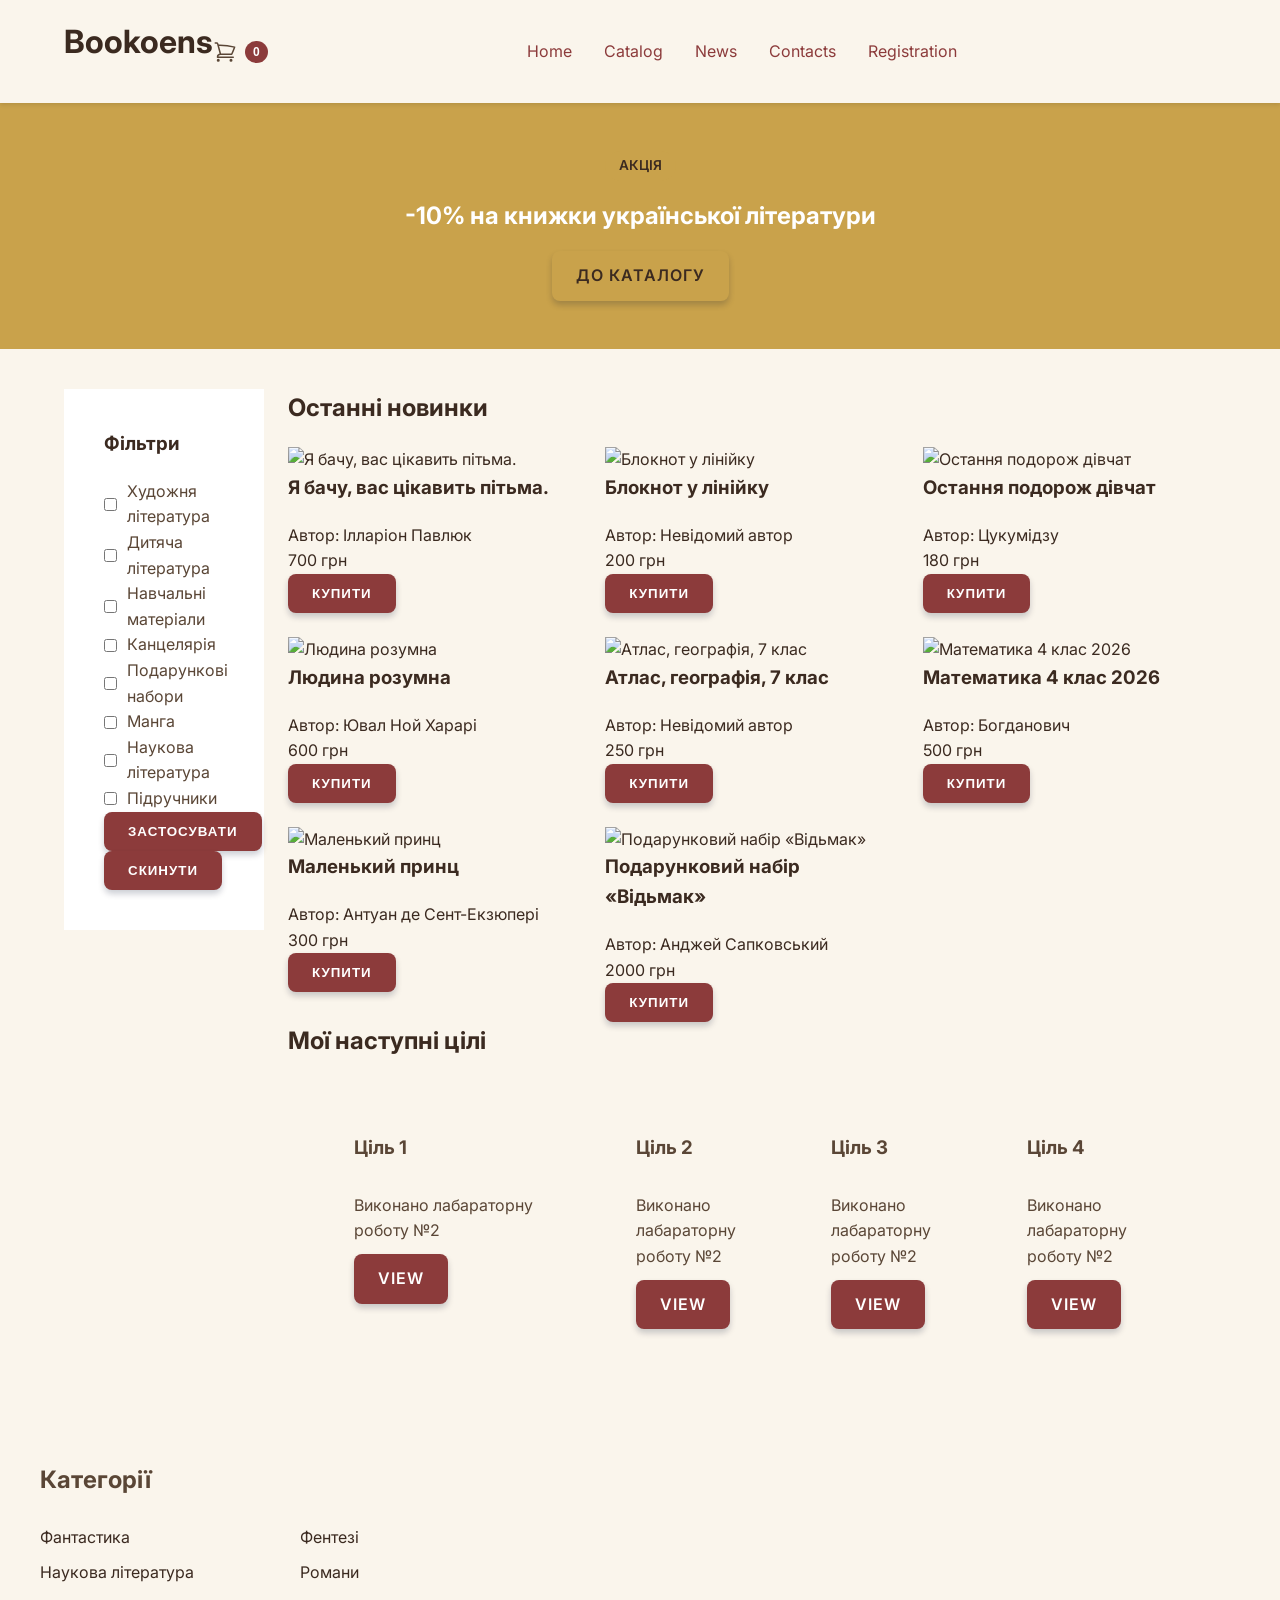
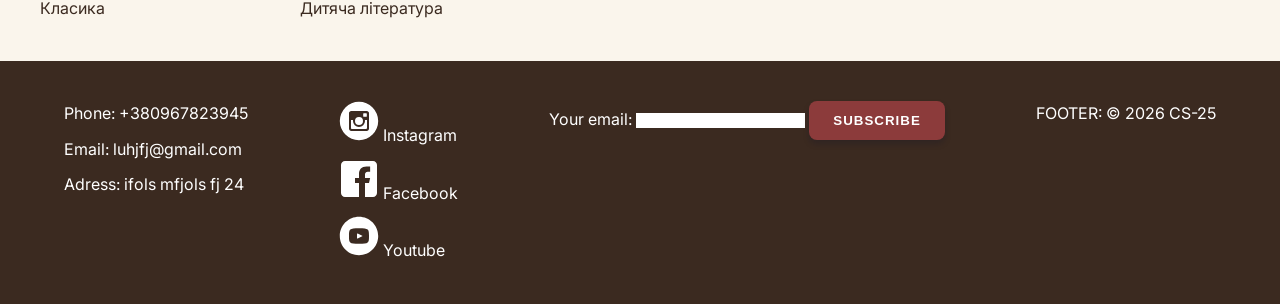
==== commit da311c99: "Implement interactive Cart Modal" ====
--- a/index.html
+++ b/index.html
@@ -24,14 +24,25 @@
             </svg>
         </button>
         <h1 class="hero-title">Bookoens</h1>
+        <button class="btn-cart" aria-label="Відкрити кошик">
+                   <svg width="24" height="24"
+                        xmlns="http://www.w3.org/2000/svg"
+                        fill="none"
+                        viewBox="0 0 24 24"
+                        stroke-width="1.5"
+                        stroke="currentColor"
+                        class="size-6">
+                        <path stroke-linecap="round" stroke-linejoin="round" d="M2.25 3h1.386c.51 0 .955.343 1.087.835l.383 1.437M7.5 14.25a3 3 0 0 0-3 3h15.75m-12.75-3h11.218c1.121-2.3 2.1-4.684 2.924-7.138a60.114 60.114 0 0 0-16.536-1.84M7.5 14.25 5.106 5.272M6 20.25a.75.75 0 1 1-1.5 0 .75.75 0 0 1 1.5 0Zm12.75 0a.75.75 0 1 1-1.5 0 .75.75 0 0 1 1.5 0Z" />
+                    </svg>
+                <span class="cart-counter">0</span>
+            </button>
         <nav class ="main-nav">
             <ul class="nav-list"> 
                 <li ><a href="index.html" > Home </a></li>
                 <li><a href="catalog.html"> Catalog </a> </li>
-                <li><a href="#gallery" > News </a></li>
+                <li><a href="#News" > News </a></li>
                 <li><a href="#contacts" > Contacts </a></li>
                 <li><a href="register.html">Registration</a></li>
-                <li><a href="main.js">Basket</a></li>
             </ul>
         </nav>
     </header>
@@ -57,10 +68,15 @@
                 <li><label><input type="checkbox">Наукова література</label></li>
                 <li><label><input type="checkbox">Підручники</label></li>
             </ul>
+            <button class="btn" id="applyFilters">Застосувати</button>
+            <button class="btn btn-outline" id="resetFilters">Скинути</button>
         </aside>
-        
         <section class="product-content">
             <h2> Останні новинки</h2>
+            <div class="loader-container" id="loader">
+                    <div class="spinner"></div>
+                    <p>Завантаження товарів...</p>
+             </div>
             <div class="product" id="product-container"> 
             </div>
 
@@ -91,12 +107,14 @@
     </main>
 
     <aside class="aside">
-        <h2> Skills </h2>
+        <h2> Категорії </h2>
         <ul>
-            <li> Python/Go </li>
-            <li> SQL/Tableau </li>
-            <li> Excel </li>
-            <li> Git </li>
+            <li> Фантастика </li>
+            <li> Фентезі </li>
+            <li> Наукова література </li>
+            <li> Романи </li>
+            <li> Класика </li>
+            <li> Дитяча література </li>
         </ul>
     </aside>
 
@@ -151,8 +169,26 @@
         </form>
         <p class="footer1">FOOTER: &copy; 2026 CS-25 </p>
     </footer>
+    
+    <script src="./assets/js/main.js" type="module"></script>
+    
+    <div class="modal-overlay hidden" id="cartOverlay">
+        <div class="modal-window">
+            <div class="modal-header">
+                <h2>Ваш Кошик</h2>
+                <button class="close-btn" id="closeCartBtn">&times;</button>
+            </div>
 
-    <script src="./assets/js/main.js" type="module"></script>
+        
+            <div class="cart-items" id="cartItemsContainer">
+                <p>Кошик порожній.</p>
+            </div>
 
+            <div class="modal-footer">
+                <h3>Разом: <span id="cartTotalSum">0</span> грн</h3>
+                <a href="checkout.html" class="btn btn-primary" id="checkoutBtn">Оформити замовлення</a>
+            </div>
+        </div>
+    </div>
 </body>
 </html>
--- a/assets/css/style.css
+++ b/assets/css/style.css
@@ -10,12 +10,13 @@
     }
 
     :root {
-        --primary-color: #7AADA6; 
-        --primary-hover: #4E8880; 
-        --accent-color:#D4C45A; 
-        --text-dark: #4f8475;    
-        --text-light: #2C4A45;   
-        --bg-color: #FFFFFF;  
+        --primary-color: #8C3B3B; 
+        --primary-hover:  #6E2A2A; 
+        --accent-color:#C9A24B; 
+        --text-dark: #3B2A20;    
+        --text-light: #5A4636;   
+        --bg-color: #FAF5EC; 
+        --card-bg: #FFFFFF; 
         --font-main: "Inter", sans-serif;
     }
 
@@ -64,11 +65,11 @@
 
     a{
         text-decoration: none;
-        color: #5A8F88;
+        color: var(--primary-color);
     }
 
     a:hover {
-        color: #2C4A45;
+        color: var(--primary-hover);
     }
 
     footer a {
@@ -176,7 +177,7 @@
     }
 
     .sidebar{
-        background-color: #f0f7f6;
+        background-color: var(--card-bg);
         padding: 40px;
         width: 200px;
     }
@@ -215,7 +216,7 @@
     }
 
     .footer{
-        background-color: var(--text-light);
+        background-color: var(--text-dark);
         color: white;
         display: flex;
         flex-wrap: wrap;
@@ -247,7 +248,7 @@
 
     .social-icons li a svg{
         display: flex;
-        stroke: var(--primary-hover)
+        stroke: var(--accent-color);
     }
     .menu-toggle {
         display: none;
@@ -306,3 +307,201 @@
             flex-wrap: wrap;
         }
     }
+    
+    .loader-container {
+        display: flex;
+        flex-direction: column;
+        align-items: center;
+        justify-content: center;
+        padding: 3rem;
+    }
+
+    .spinner {
+        width: 40px;
+        height: 40px;
+        border: 4px solid #f3f3f3;
+        border-top: 4px solid var(--primary-color);
+        border-radius: 50%;
+        animation: spin 1s linear infinite;
+    }
+
+    .modal-overlay {
+        position: fixed;
+        top: 0;
+        left: 0;
+        right: 0;
+        bottom: 0;
+        background-color: rgba(0, 0, 0, 0.5); /* Напівпрозорий чорний */
+        display: flex;
+        justify-content: center;
+        align-items: center;
+        z-index: 1000; /* Вікно поверх усього іншого на сторінці */
+        transition: opacity 0.3s ease;
+    }
+
+    .modal-window {
+        background: #fff;
+        padding: 2rem;
+        border-radius: 8px;
+        width: 90%;
+        max-width: 500px;
+        max-height: 80vh;
+        overflow-y: auto;
+        box-shadow: 0 10px 25px rgba(0, 0, 0, 0.2);
+    }
+
+    .close-btn {
+        background: transparent;
+        border: none;
+        font-size: 1.5rem;
+        cursor: pointer;
+    }
+
+    @keyframes spin {
+  0% {
+    transform: rotate(0deg);
+  }
+  100% {
+    transform: rotate(360deg);
+  }
+    }
+    /* Клас для приховування */
+    .hidden {
+        display: none !important;
+    }
+
+        
+    .hidden {
+        display: none !important;
+        opacity: 0; 
+    }
+
+    .btn-cart {
+        background: transparent;
+        cursor: pointer;
+        display: flex;
+        align-items: center;
+        gap: 8px; 
+        color: var(--text-light);
+    }
+
+    .modal-header {
+        display: flex;
+        justify-content: space-between;
+        align-items: center;
+        margin-bottom: 1rem;
+    }
+    
+    .modal-header h2 {
+        margin-bottom: 0;
+    }
+
+    .cart-counter {
+        background-color: var(--primary-color);
+        color: #fff;
+        border-radius: 50%;
+        padding: 4px 8px;
+        font-size: 0.75rem;
+        font-weight: bold;
+        display: flex;
+        align-items: center;
+        justify-content: center;
+    }
+    
+    .cart-item {
+        display: flex;
+        align-items: center;
+        gap: 12px;
+        padding: 12px 0;
+    }
+    
+    .cart-item-img {
+        width: 60px;
+        height: 80px;
+        object-fit: cover;
+    }
+    
+    .cart-item-info {
+        flex: 1;
+    }
+    
+    .cart-item-info h4 {
+        font-size: 0.95rem;
+        margin-bottom: 4px;
+    }
+    
+    .cart-item-controls {
+        display: flex;
+        align-items: center;
+        gap: 8px;
+    }
+    
+    .qty-btn {
+        width: 28px;
+        height: 28px;
+        border-radius: 50%;
+        background: var(--primary-color);
+    }
+    
+    .qty-btn:hover {
+        background: var(--primary-hover);
+    }
+
+    .modal-footer {
+        margin-top: 1.5rem;
+        display: flex;
+        flex-direction: column;
+        gap: 12px;
+    }
+    
+    #product-container {
+        display: grid;
+        grid-template-columns: repeat(auto-fill, minmax(220px, 1fr));
+        gap: 1.5rem;
+    }
+    
+    .product-card img {
+        width: 100%;
+        height: 180px;
+        object-fit: cover;
+    }  
+
+    @media screen and (max-width: 600px) {
+        #product-container {
+            grid-template-columns: 1fr;
+        }
+    }
+
+    .promo {
+        background: var(--accent-color);
+        color: #fff;
+        padding: 3rem 5%;
+        display: flex;
+        justify-content: center;
+        text-align: center;
+    }
+
+    .promo-content {
+        display: flex;
+        flex-direction: column;
+        align-items: center;
+        gap: 1rem;
+        max-width: 600px;
+    }
+
+    .promo-content h2 { margin-bottom: 0; }
+
+    .promo-badge {
+        background: var(--accent-color);
+        color: var(--text-dark);
+        padding: 4px 14px;
+        border-radius: 20px;
+        font-weight: 600;
+        text-transform: uppercase;
+        font-size: 0.85rem;
+    }
+
+    .promo .btn {
+        background: var(--accent-color);
+        color: var(--text-dark);
+    }
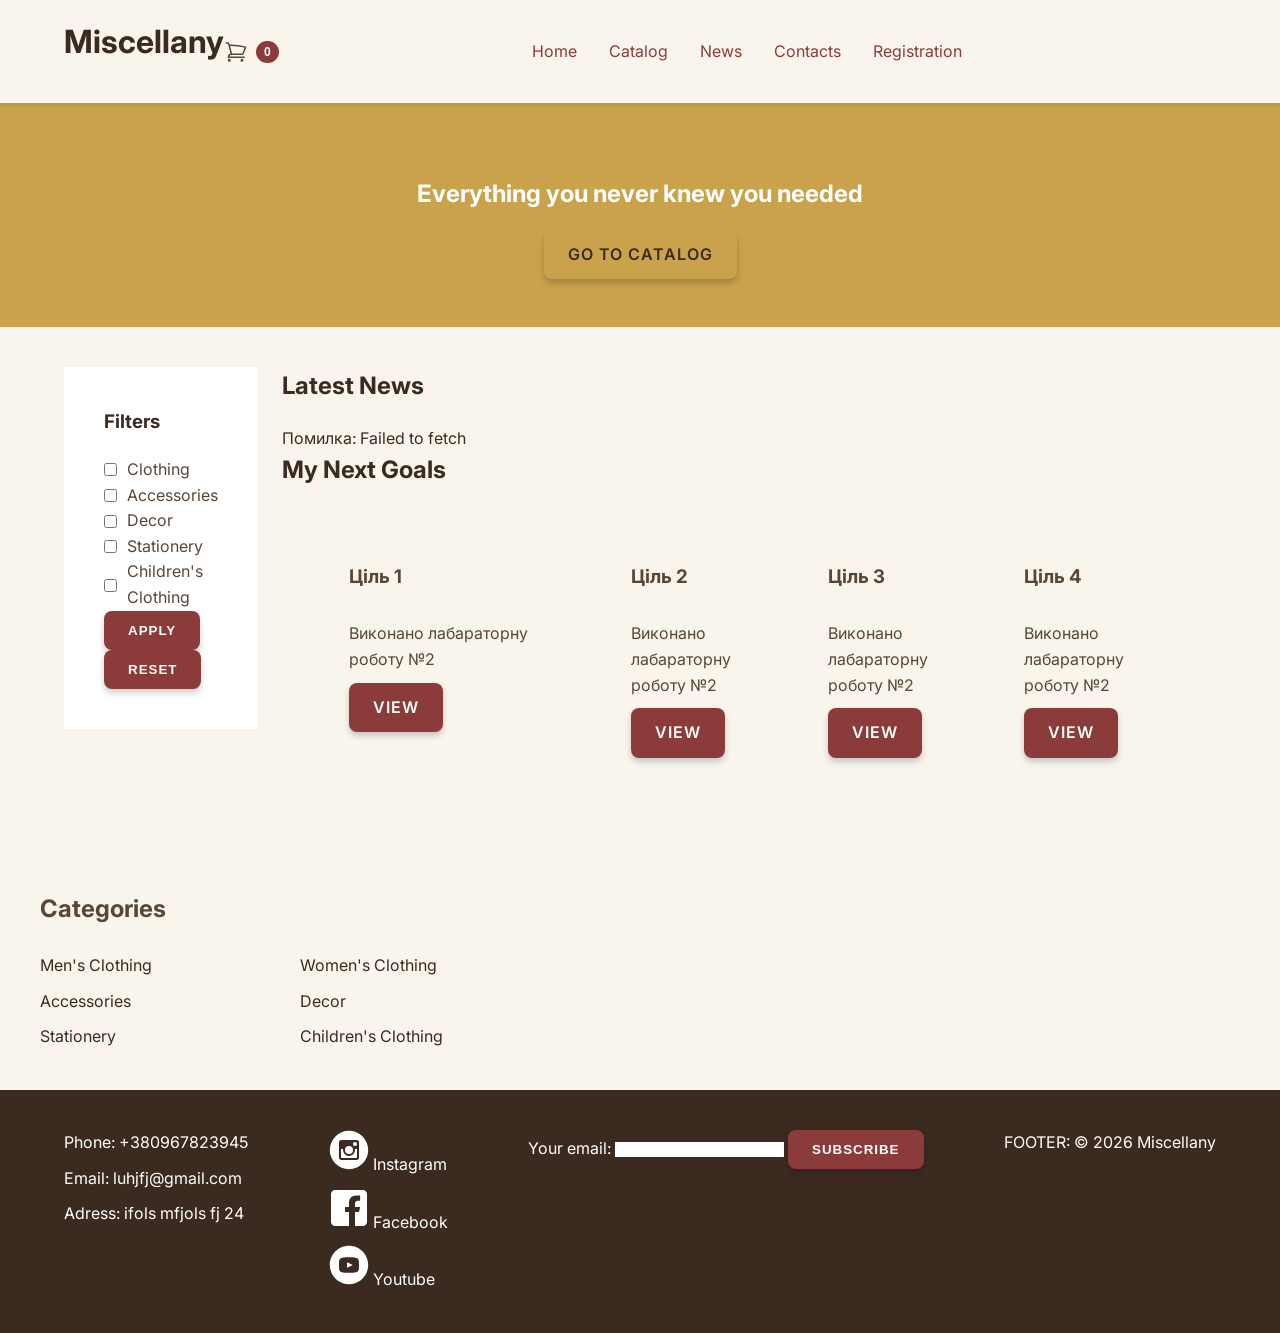
==== commit ca425af3: "Fetch real products from FakeStoreAPI using Fetch" ====
--- a/index.html
+++ b/index.html
@@ -3,7 +3,7 @@
 <head>
     <meta charset="UTF-8">
     <meta name="viewport" content="width=device-width, initial-scale=1.0">
-    <title>Bookoens</title>
+    <title>Miscellany</title>
     <link rel="stylesheet" href="assets/css/normalize.css">
     <link rel="stylesheet" href="assets/css/style.css">
     <link rel="preconnect" href="https://fonts.googleapis.com">
@@ -23,7 +23,7 @@
                 <path stroke-linecap="round" stroke-linejoin="round" d="M3.75 6.75h16.5M3.75 12h16.5m-16.5 5.25h16.5" />
             </svg>
         </button>
-        <h1 class="hero-title">Bookoens</h1>
+        <h1 class="hero-title">Miscellany</h1>
         <button class="btn-cart" aria-label="Відкрити кошик">
                    <svg width="24" height="24"
                         xmlns="http://www.w3.org/2000/svg"
@@ -49,30 +49,27 @@
     
     <section class="promo">
         <div class="promo-content"> 
-            <span class="promo-badge"> Акція </span>
-            <h2> -10% на книжки української літератури</h2>
-            <a href="catalog.html" class="btn">До каталогу</a>
+            <span class="promo-badge"></span>
+            <h2>Everything you never knew you needed</h2>
+            <a href="catalog.html" class="btn">Go to Catalog</a>
         </div>
     </section>
 
     <main class="page-layout">
         <aside class="sidebar">
-            <h3>Фільтри</h3>
+            <h3>Filters</h3>
             <ul>
-                <li><label><input type="checkbox">Художня література</label></li>
-                <li><label><input type="checkbox">Дитяча література</label></li>
-                <li><label><input type="checkbox">Навчальні матеріали</label></li>
-                <li><label><input type="checkbox">Канцелярія</label></li>
-                <li><label><input type="checkbox">Подарункові набори</label></li>
-                <li><label><input type="checkbox">Манга</label></li>
-                <li><label><input type="checkbox">Наукова література</label></li>
-                <li><label><input type="checkbox">Підручники</label></li>
+                <li><label><input type="checkbox">Clothing</label></li>
+                <li><label><input type="checkbox">Accessories</label></li>
+                <li><label><input type="checkbox">Decor</label></li>
+                <li><label><input type="checkbox">Stationery</label></li>
+                <li><label><input type="checkbox">Children's Clothing</label></li>
             </ul>
-            <button class="btn" id="applyFilters">Застосувати</button>
-            <button class="btn btn-outline" id="resetFilters">Скинути</button>
+            <button class="btn" id="applyFilters">Apply</button>
+            <button class="btn btn-outline" id="resetFilters">Reset</button>
         </aside>
         <section class="product-content">
-            <h2> Останні новинки</h2>
+            <h2> Latest News</h2>
             <div class="loader-container" id="loader">
                     <div class="spinner"></div>
                     <p>Завантаження товарів...</p>
@@ -80,7 +77,7 @@
             <div class="product" id="product-container"> 
             </div>
 
-            <h2> Мої наступні цілі </h2>
+            <h2> My Next Goals </h2>
             <div class="progect"> 
                 <div class="progect-item">
                     <h3> Ціль 1 </h3>
@@ -107,20 +104,20 @@
     </main>
 
     <aside class="aside">
-        <h2> Категорії </h2>
+        <h2> Categories </h2>
         <ul>
-            <li> Фантастика </li>
-            <li> Фентезі </li>
-            <li> Наукова література </li>
-            <li> Романи </li>
-            <li> Класика </li>
-            <li> Дитяча література </li>
+            <li> Men's Clothing </li>
+            <li> Women's Clothing </li>
+            <li> Accessories </li>
+            <li> Decor </li>
+            <li> Stationery </li>
+            <li> Children's Clothing </li>
         </ul>
     </aside>
 
     <footer id="footer" class="footer">
         <ul class="social-links">
-            <li > Phone: +380967823945 </li>
+            <li> Phone: +380967823945 </li>
             <li> Email: luhjfj@gmail.com </li>
             <li> Adress: ifols mfjols fj 24</li>
         </ul>
@@ -167,7 +164,7 @@
             <input type="email" name="email" id="email"/>
             <input type="button" class="btn" value="Subscribe"/>
         </form>
-        <p class="footer1">FOOTER: &copy; 2026 CS-25 </p>
+        <p class="footer1">FOOTER: &copy; 2026 Miscellany </p>
     </footer>
     
     <script src="./assets/js/main.js" type="module"></script>
@@ -175,18 +172,18 @@
     <div class="modal-overlay hidden" id="cartOverlay">
         <div class="modal-window">
             <div class="modal-header">
-                <h2>Ваш Кошик</h2>
+                <h2>Your Cart</h2>
                 <button class="close-btn" id="closeCartBtn">&times;</button>
             </div>
 
         
             <div class="cart-items" id="cartItemsContainer">
-                <p>Кошик порожній.</p>
+                <p>Your cart is empty.</p>
             </div>
 
             <div class="modal-footer">
-                <h3>Разом: <span id="cartTotalSum">0</span> грн</h3>
-                <a href="checkout.html" class="btn btn-primary" id="checkoutBtn">Оформити замовлення</a>
+                <h3>Total: <span id="cartTotalSum">0</span> UAH</h3>
+                <a href="checkout.html" class="btn btn-primary" id="checkoutBtn">Place Order</a>
             </div>
         </div>
     </div>
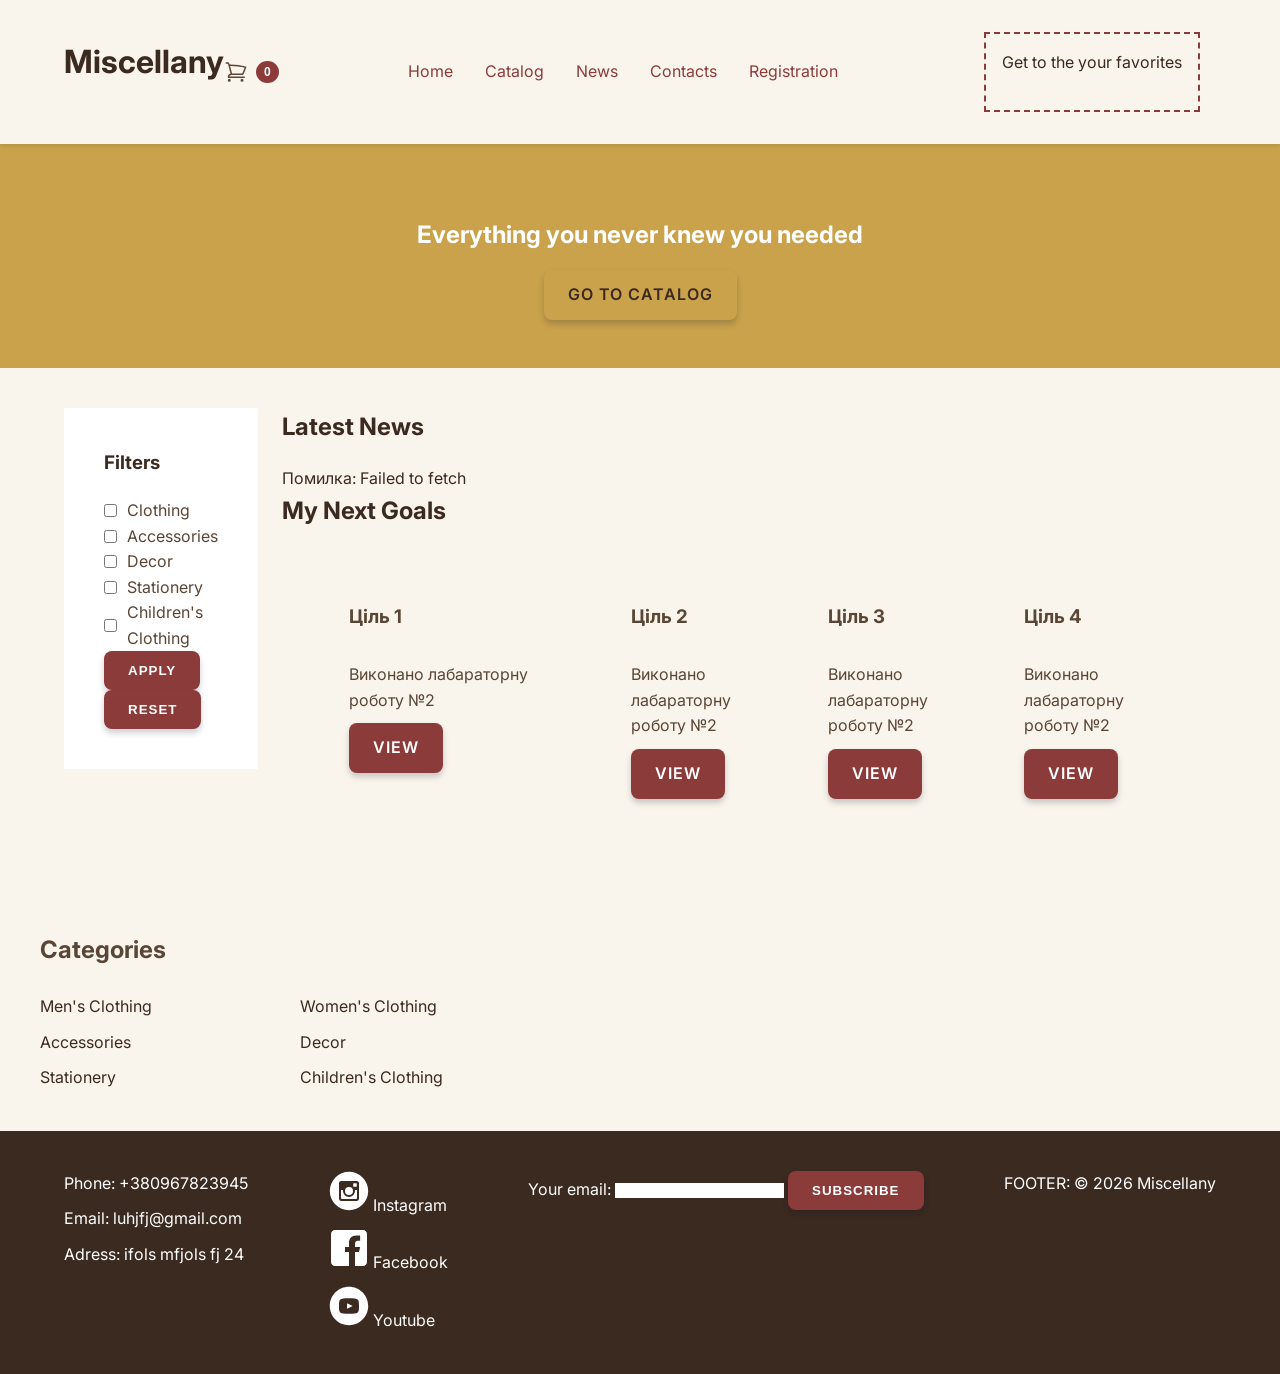
==== commit c1ad476e: "Add Event Delegation and Drag-and-Drop" ====
--- a/index.html
+++ b/index.html
@@ -45,6 +45,10 @@
                 <li><a href="register.html">Registration</a></li>
             </ul>
         </nav>
+        <br>
+        <div class="favorites-zone" id="favoritesZone">
+            <p> Get to the your favorites</p>
+        </div>
     </header>
     
     <section class="promo">
@@ -72,7 +76,7 @@
             <h2> Latest News</h2>
             <div class="loader-container" id="loader">
                     <div class="spinner"></div>
-                    <p>Завантаження товарів...</p>
+                    <p>Loading...</p>
              </div>
             <div class="product" id="product-container"> 
             </div>
@@ -182,7 +186,7 @@
             </div>
 
             <div class="modal-footer">
-                <h3>Total: <span id="cartTotalSum">0</span> UAH</h3>
+                <h3>Total: <span id="cartTotalSum">0</span> $ </h3>
                 <a href="checkout.html" class="btn btn-primary" id="checkoutBtn">Place Order</a>
             </div>
         </div>
--- a/assets/css/style.css
+++ b/assets/css/style.css
@@ -504,4 +504,29 @@
     .promo .btn {
         background: var(--accent-color);
         color: var(--text-dark);
-    }+    }
+        
+    .favorites-zone {
+        border: 2px var(--primary-color) dashed;
+        background: var(--bg-color);
+        padding: 16px;
+        margin: 16px;
+        min-height: 80px;
+    }
+    
+    .favorites-zone.drag-over {
+    background: var(--accent-color);
+    border-color: var(--accent-color);
+    }
+    .product-card.dragging {
+    opacity: 0.5;
+    }
+    
+    .fav-item {
+    padding: 4px 0;
+    }
+    
+    .hidden {
+    display: none;
+    }
+    
